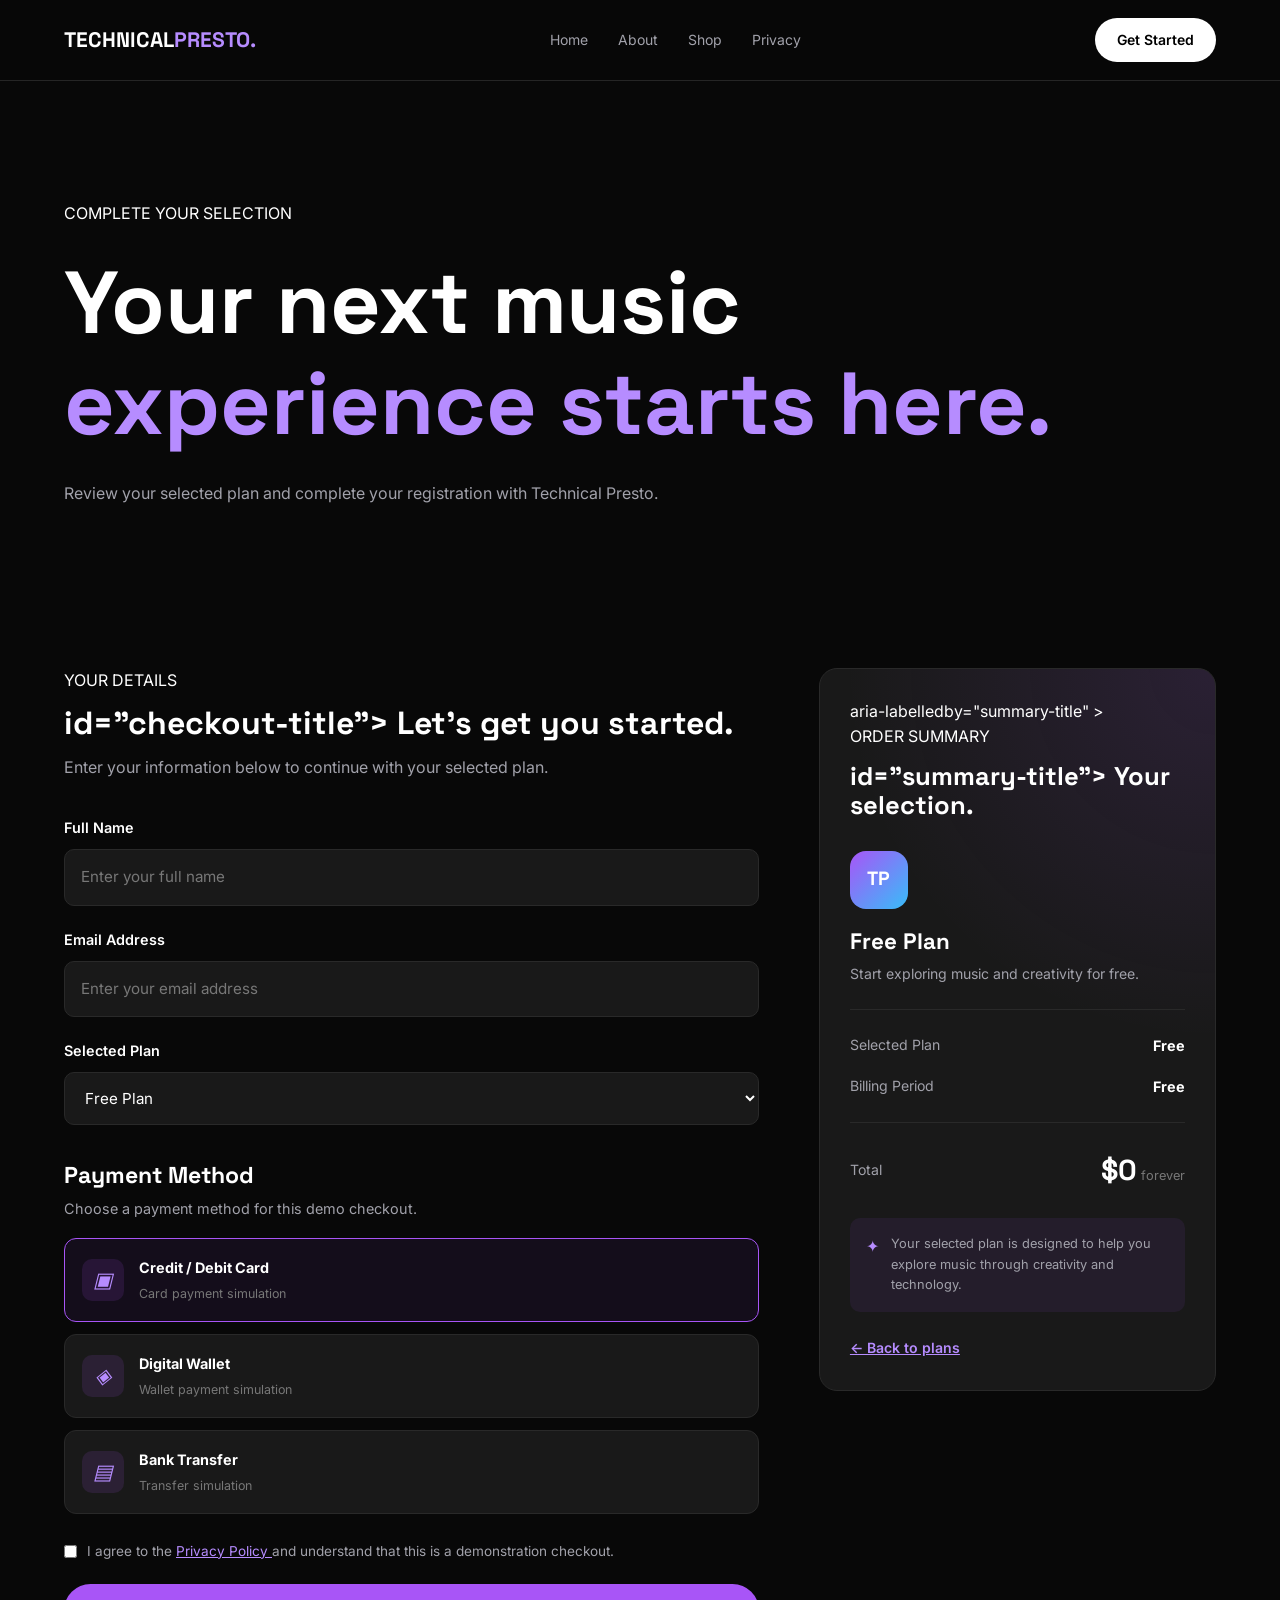
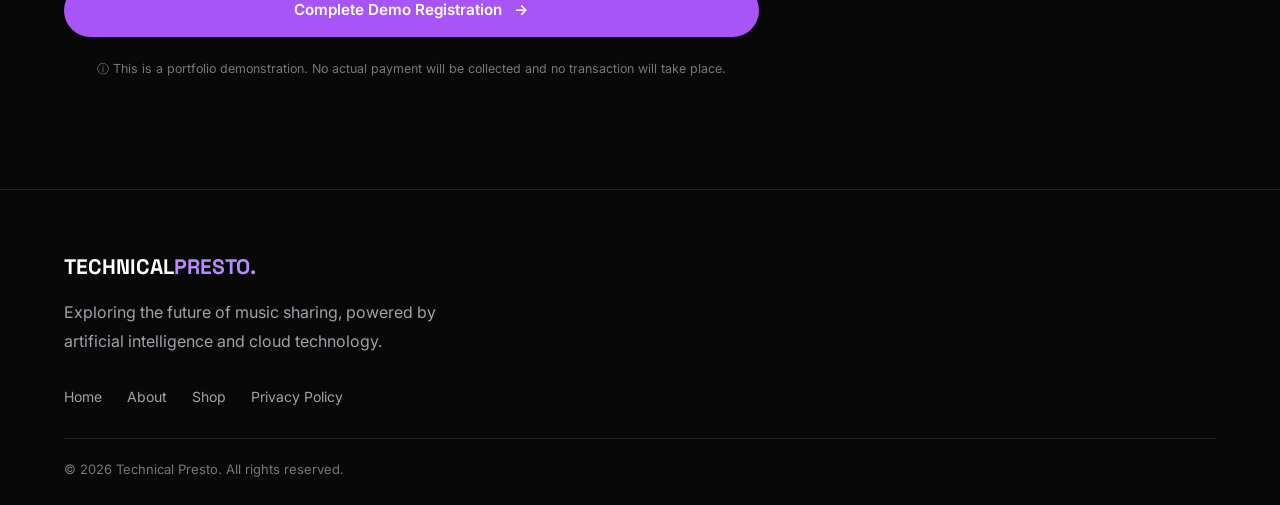
==== checkout.html @ 2121235d "Initial upload - Technical Presto website Upload initial website files including HTML, CSS, JavaScri" ====
<!DOCTYPE html>
<html lang="en">

<head>

    <meta charset="UTF-8">

    <meta name="viewport" content="width=device-width, initial-scale=1.0">

    <meta
        name="description"
        content="Complete your Technical Presto plan selection and explore a new way to experience music."
    >

    <meta name="author" content="Technical Presto">

    <meta name="theme-color" content="#080808">
    <meta property="og:title" content="Checkout | Technical Presto">

    <meta
    property="og:description"
    content="Review your selected Technical Presto plan and complete your demo registration."
    >

    <meta property="og:type" content="website">

    <meta property="og:site_name" content="Technical Presto">

    <meta property="og:locale" content="en_US">

    <title>Checkout | Technical Presto</title>

    <!-- GOOGLE FONTS -->

    <link rel="preconnect" href="https://fonts.googleapis.com">

    <link rel="preconnect" href="https://fonts.gstatic.com" crossorigin>

    <link
        href="https://fonts.googleapis.com/css2?family=Inter:wght@400;500;600;700;800&family=Space+Grotesk:wght@400;500;600;700&display=swap"
        rel="stylesheet"
    >

    <!-- MAIN CSS -->

    <link rel="stylesheet" href="css/style.css">

</head>


<body>


    <!-- NAVIGATION -->

    <header id="navbar"></header>


    <!-- MAIN CONTENT -->

    <main>


        <!-- PAGE HERO -->

        <section class="page-hero">

            <div class="container">

                <span class="section-label">
                    COMPLETE YOUR SELECTION
                </span>

                <h1>
                    Your next music
                    <span class="text-gradient">experience starts here.</span>
                </h1>

                <p>
                    Review your selected plan and complete
                    your registration with Technical Presto.
                </p>

            </div>

        </section>



        <!-- CHECKOUT SECTION -->

        <section
        class="checkout-section section-padding"
        aria-labelledby="checkout-title"
        >

            <div class="container">

                <div class="checkout-layout">


                    <!-- CHECKOUT FORM -->

                    <div class="checkout-form-wrapper">

                        <div class="checkout-heading">

                            <span class="section-label">
                                YOUR DETAILS
                            </span>

                            <h2> id="checkout-title">
                                Let's get you started.
                            </h2>

                            <p>
                                Enter your information below
                                to continue with your selected plan.
                            </p>

                        </div>


                        <form
                            id="checkout-form"
                            class="checkout-form"
                        >


                            <!-- CUSTOMER INFORMATION -->

                            <div class="form-group">

                                <label for="customer-name">
                                    Full Name
                                </label>

                                <input
                                    type="text"
                                    id="customer-name"
                                    name="name"
                                    placeholder="Enter your full name"
                                    autocomplete="name"
                                    required
                                >

                            </div>


                            <div class="form-group">

                                <label for="customer-email">
                                    Email Address
                                </label>

                                <input
                                    type="email"
                                    id="customer-email"
                                    name="email"
                                    placeholder="Enter your email address"
                                    autocomplete="email"
                                    required
                                >

                            </div>



                            <!-- SELECTED PLAN -->

                            <div class="form-group">

                                <label for="selected-plan">
                                    Selected Plan
                                </label>

                                <select
                                    id="selected-plan"
                                    name="plan"
                                    required
                                >

                                    <option value="Free">
                                        Free Plan
                                    </option>

                                    <option value="Creator">
                                        Creator Plan
                                    </option>

                                    <option value="Pro">
                                        Pro Plan
                                    </option>

                                </select>

                            </div>



                            <!-- PAYMENT METHOD -->

                            <div class="payment-method-section">

                                <h3>
                                    Payment Method
                                </h3>

                                <p>
                                    Choose a payment method
                                    for this demo checkout.
                                </p>


                                <div
                                class="payment-options"
                                role="group"
                                aria-label="Choose a demo payment method"
                                >


                                    <label class="payment-option">

                                        <input
                                            type="radio"
                                            name="payment"
                                            value="Credit / Debit Card"
                                            checked
                                        >

                                        <span class="payment-option-content">

                                            <span class="payment-icon">
                                                <i>▣</i>
                                            </span>

                                            <span>
                                                <strong>
                                                    Credit / Debit Card
                                                </strong>

                                                <small>
                                                    Card payment simulation
                                                </small>
                                            </span>

                                        </span>

                                    </label>



                                    <label class="payment-option">

                                        <input
                                            type="radio"
                                            name="payment"
                                            value="Digital Wallet"
                                        >

                                        <span class="payment-option-content">

                                            <span class="payment-icon">
                                                <i>◈</i>
                                            </span>

                                            <span>
                                                <strong>
                                                    Digital Wallet
                                                </strong>

                                                <small>
                                                    Wallet payment simulation
                                                </small>
                                            </span>

                                        </span>

                                    </label>



                                    <label class="payment-option">

                                        <input
                                            type="radio"
                                            name="payment"
                                            value="Bank Transfer"
                                        >

                                        <span class="payment-option-content">

                                            <span class="payment-icon">
                                                <i>▤</i>
                                            </span>

                                            <span>
                                                <strong>
                                                    Bank Transfer
                                                </strong>

                                                <small>
                                                    Transfer simulation
                                                </small>
                                            </span>

                                        </span>

                                    </label>


                                </div>

                            </div>



                            <!-- TERMS -->

                            <div class="checkout-terms">

                                <label>

                                    <input
                                        type="checkbox"
                                        id="agree-terms"
                                        name="agree-terms"
                                        required
                                    >

                                    <span>
                                        I agree to the
                                        <a href="privacy.html">
                                            Privacy Policy
                                        </a>
                                        and understand that this
                                        is a demonstration checkout.
                                    </span>

                                </label>

                            </div>



                            <!-- SUBMIT -->

                            <button
                                type="submit"
                                class="btn-primary checkout-submit"
                            >

                                Complete Demo Registration

                                <span aria-hidden="true">→</span>

                            </button>


                            <p class="checkout-disclaimer">
                                <span aria-hidden="true">ⓘ</span>
                                This is a portfolio demonstration.
                                No actual payment will be collected
                                and no transaction will take place.
                            </p>


                        </form>

                    </div>



                    <!-- ORDER SUMMARY -->

                    <aside
                        class="order-summary">
                        aria-labelledby="summary-title"
                    >

                        <div class="order-summary-header">

                            <span class="section-label">
                                ORDER SUMMARY
                            </span>

                            <h2> id="summary-title">
                                Your selection.
                            </h2>

                        </div>


                        <div class="summary-plan-icon">
                            TP
                        </div>


                        <h3 id="summary-plan-name">
                            Creator Plan
                        </h3>

                        <p class="summary-description">
                            Your creative journey starts here.
                        </p>


                        <div class="summary-divider"></div>


                        <div class="summary-row">

                            <span>Selected Plan</span>

                            <strong id="summary-plan">
                                Creator
                            </strong>

                        </div>


                        <div class="summary-row">

                            <span>Billing Period</span>

                            <strong id="summary-period">
                                Monthly
                            </strong>

                        </div>


                        <div class="summary-divider"></div>


                        <div class="summary-price">

                            <span>Total</span>

                            <div>

                                <strong id="summary-price">
                                    $4.99
                                </strong>

                                <small id="summary-price-period">
                                    / month
                                </small>

                            </div>

                        </div>


                        <div class="summary-note">

                            <span aria-hidden="true">✦</span>

                            <p>
                                Your selected plan is designed
                                to help you explore music
                                through creativity and technology.
                            </p>

                        </div>


                        <a
                            href="shop.html"
                            class="summary-back-link"
                        >
                            ← Back to plans
                        </a>


                    </aside>


                </div>

            </div>

        </section>



        <!-- SUCCESS MESSAGE -->

        <section
            class="checkout-success"
            id="checkout-success"
            hidden
        >

            <div class="checkout-success-content">

                <div class="success-icon">
                    ✓
                </div>

                <span class="section-label">
                    DEMO CHECKOUT COMPLETED
                </span>

                <h2>
                    You're all set!
                </h2>

                <p>
                    Thank you for exploring Technical Presto.
                    Your demo registration has been completed.
                </p>

                <div class="success-order-details">

                    <span>Selected Plan</span>

                    <strong id="success-plan">
                        Creator Plan
                    </strong>

                </div>

                <a
                    href="index.html"
                    class="btn-primary"
                >
                    Back to Home
                </a>

            </div>

        </section>



    </main>


    <!-- FOOTER -->

    <footer id="footer"></footer>


    <!-- MAIN JAVASCRIPT -->

    <script src="js/script.js"></script>


</body>

</html>
---- css/style.css ----
/* ==================================================
   TECHNICAL PRESTO
   GLOBAL DESIGN SYSTEM
================================================== */

/* 01. ROOT VARIABLES */
:root {
    --bg-primary: #080808;
    --bg-secondary: #111111;
    --bg-card: #191919;
    --bg-card-hover: #201829;

    --accent-purple: #A855F7;
    --accent-purple-light: #B68CFF;
    --accent-blue: #38BDF8;

    --text-primary: #FFFFFF;
    --text-secondary: #A1A1AA;
    --text-muted: #777777;

    --border-color: #292929;
    --border-purple: #493568;

    --font-heading: 'Space Grotesk', sans-serif;
    --font-body: 'Inter', sans-serif;

    --container-width: 1200px;
    --transition: all 0.3s ease;
}

/* 02. RESET & BASE */
* {
    margin: 0;
    padding: 0;
    box-sizing: border-box;
}

html {
    scroll-behavior: smooth;
    scroll-padding-top: 100px;
}

body {
    background: var(--bg-primary);
    color: var(--text-primary);
    font-family: var(--font-body);
    line-height: 1.6;
    overflow-x: hidden;
}

img {
    display: block;
    max-width: 100%;
}

a {
    color: inherit;
}

button,
input,
textarea,
select {
    font: inherit;
}

button {
    color: inherit;
}

::selection {
    background: var(--accent-purple);
    color: white;
}

section {
    position: relative;
}

/* 03. GLOBAL LAYOUT */
.container {
    width: min(90%, var(--container-width));
    margin: 0 auto;
}

.section-padding {
    padding: 110px 0;
}

/* 04. TYPOGRAPHY */
h1,
h2,
h3,
h4 {
    color: var(--text-primary);
    font-family: var(--font-heading);
    font-weight: 700;
    line-height: 1.15;
}

h1 {
    font-size: clamp(3rem, 7vw, 5.5rem);
}

h2 {
    font-size: clamp(2.3rem, 5vw, 4rem);
}

h3 {
    font-size: 23px;
}

p {
    color: var(--text-secondary);
}

.eyebrow {
    display: inline-block;
    color: var(--accent-purple-light);
    font-size: 12px;
    font-weight: 700;
    letter-spacing: 3px;
    text-transform: uppercase;
}

/* 05. BUTTONS */
.btn-primary,
.btn-secondary {
    display: inline-flex;
    align-items: center;
    justify-content: center;
    gap: 8px;
    padding: 14px 28px;
    border-radius: 50px;
    font-size: 14px;
    font-weight: 600;
    text-decoration: none;
    transition: var(--transition);
}

.btn-primary {
    color: white;
    background: var(--accent-purple);
    border: 1px solid var(--accent-purple);
}

.btn-primary:hover {
    background: #9333EA;
    border-color: #9333EA;
    transform: translateY(-3px);
    box-shadow: 0 8px 25px rgba(168, 85, 247, 0.2);
}

.btn-secondary {
    color: white;
    background: transparent;
    border: 1px solid #444;
}

.btn-secondary:hover {
    color: var(--accent-purple-light);
    border-color: var(--accent-purple);
    transform: translateY(-3px);
}

button:focus-visible,
a:focus-visible,
input:focus-visible,
textarea:focus-visible,
select:focus-visible,
summary:focus-visible {
    outline: 2px solid var(--accent-purple-light);
    outline-offset: 4px;
}

/* ==================================================
   NAVIGATION
================================================== */

#navbar {
    position: sticky;
    top: 0;
    z-index: 1000;
    background: rgba(8, 8, 8, 0.92);
    backdrop-filter: blur(15px);
    -webkit-backdrop-filter: blur(15px);
    border-bottom: 1px solid #252525;
}

.navigation {
    display: flex;
    align-items: center;
    justify-content: space-between;
    gap: 25px;
    min-height: 80px;
}

.logo {
    color: white;
    font-family: var(--font-heading);
    font-size: 21px;
    font-weight: 700;
    text-decoration: none;
    white-space: nowrap;
}

.logo span {
    color: var(--accent-purple-light);
}

.nav-links {
    display: flex;
    align-items: center;
    gap: 30px;
}

.nav-links a,
.footer-links a {
    color: var(--text-secondary);
    font-size: 14px;
    text-decoration: none;
    transition: var(--transition);
}

.nav-links a:hover,
.footer-links a:hover {
    color: white;
}

.nav-links a.active {
    position: relative;
    color: white;
}

.nav-links a.active::after {
    position: absolute;
    bottom: -8px;
    left: 0;
    width: 100%;
    height: 2px;
    background: var(--accent-purple);
    content: "";
}

.nav-cta {
    padding: 11px 22px;
    border-radius: 30px;
    background: white;
    color: black;
    font-size: 14px;
    font-weight: 600;
    text-decoration: none;
    transition: var(--transition);
}

.nav-cta:hover {
    background: var(--accent-purple-light);
    transform: translateY(-2px);
}

.menu-toggle {
    display: none;
    padding: 5px;
    border: none;
    background: none;
    color: white;
    font-size: 25px;
    cursor: pointer;
}

/* ==================================================
   FOOTER
================================================== */

#footer {
    padding: 60px 0 25px;
    border-top: 1px solid #252525;
}

.footer-content {
    display: flex;
    flex-direction: column;
    gap: 30px;
}

.footer-brand p {
    max-width: 420px;
    margin-top: 15px;
    line-height: 1.8;
}

.footer-links {
    display: flex;
    flex-wrap: wrap;
    gap: 25px;
}

.copyright {
    padding-top: 20px;
    border-top: 1px solid #252525;
    color: var(--text-muted);
    font-size: 13px;
}

/* ==================================================
   HOME PAGE
================================================== */

/* 01. HERO */
.hero {
    position: relative;
    display: flex;
    align-items: center;
    min-height: 85vh;
    padding: 100px 0;
    overflow: hidden;
}

.hero-content {
    display: grid;
    grid-template-columns: 1.1fr 0.9fr;
    align-items: center;
    gap: 50px;
}

.hero-text h1 {
    margin: 25px 0;
}

.hero-text h1 span {
    background: linear-gradient(
        90deg,
        var(--accent-purple),
        var(--accent-blue)
    );
    -webkit-background-clip: text;
    background-clip: text;
    color: transparent;
}

.hero-text > p {
    max-width: 520px;
    margin-bottom: 30px;
    line-height: 1.8;
}

.hero-buttons {
    display: flex;
    flex-wrap: wrap;
    gap: 15px;
}

.hero-note {
    display: flex;
    align-items: center;
    gap: 10px;
    margin-top: 24px;
    color: var(--text-muted);
    font-size: 13px;
}

.hero-note p {
    color: inherit;
}

.hero-note-dot {
    width: 8px;
    height: 8px;
    flex-shrink: 0;
    border-radius: 50%;
    background: var(--accent-blue);
    box-shadow: 0 0 12px var(--accent-blue);
}

/* 02. HERO VISUAL */
.hero-visual {
    position: relative;
    display: flex;
    align-items: center;
    justify-content: center;
    min-width: 0;
}

.music-card {
    display: flex;
    flex-direction: column;
    justify-content: space-between;
    width: 100%;
    min-height: 330px;
    padding: 35px;
    border: 1px solid #34303d;
    border-radius: 25px;
    background: radial-gradient(
        circle at 50% 50%,
        #45206d 0%,
        #19131f 45%,
        #111 100%
    );
    box-shadow: 0 0 80px rgba(168, 85, 247, 0.12);
}

.music-card-top,
.music-card-bottom {
    display: flex;
    align-items: center;
    justify-content: space-between;
    gap: 12px;
}

.music-card-top {
    margin-bottom: 28px;
}

.music-card-bottom {
    margin-top: 28px;
}

.music-card-top > span,
.music-card-bottom p {
    font-size: 11px;
    letter-spacing: 2px;
}

.music-card-bottom strong {
    font-family: var(--font-heading);
    font-size: 15px;
}

.music-card-bottom p {
    margin-top: 5px;
    color: var(--text-muted);
}

.music-status {
    color: #9b9b9b;
    font-size: 10px !important;
    white-space: nowrap;
}

.music-card-icon {
    color: var(--accent-purple-light);
    font-size: 25px;
}

.music-visual-center {
    display: flex;
    align-items: center;
    justify-content: center;
    min-height: 220px;
}

/* 03. MUSIC ORB */
.music-orb {
    display: flex;
    align-items: center;
    justify-content: center;
    width: 180px;
    height: 180px;
    border-radius: 50%;
    background: radial-gradient(
        circle at 35% 30%,
        #B68CFF,
        #7928CA 45%,
        #172554 85%
    );
    box-shadow:
        0 0 45px rgba(168, 85, 247, 0.4),
        0 0 90px rgba(56, 189, 248, 0.15);
    animation: orbFloat 5s ease-in-out infinite;
}

.music-orb-inner {
    display: flex;
    align-items: center;
    justify-content: center;
    width: 125px;
    height: 125px;
    border: 1px solid rgba(255, 255, 255, 0.2);
    border-radius: 50%;
    background: rgba(8, 8, 8, 0.45);
    color: white;
    font-family: var(--font-heading);
    font-size: 38px;
    font-weight: 700;
}

@keyframes orbFloat {
    0%, 100% {
        transform: translateY(0);
    }

    50% {
        transform: translateY(-10px);
    }
}

/* 04. FLOATING LABELS */
.floating-label {
    position: absolute;
    z-index: 2;
    padding: 10px 15px;
    border: 1px solid rgba(255, 255, 255, 0.12);
    border-radius: 30px;
    background: rgba(25, 25, 35, 0.9);
    color: white;
    font-size: 12px;
    backdrop-filter: blur(12px);
    -webkit-backdrop-filter: blur(12px);
}

.floating-label span {
    margin-right: 5px;
    color: var(--accent-purple-light);
}

.floating-label-one {
    top: 18%;
    right: -5%;
}

.floating-label-two {
    bottom: 18%;
    left: -5%;
}

/* 05. WAVEFORM */
.waveform {
    display: flex;
    align-items: center;
    justify-content: center;
    gap: 7px;
    height: 100px;
}

.waveform i {
    width: 6px;
    height: 40px;
    border-radius: 10px;
    background: linear-gradient(
        to top,
        var(--accent-blue),
        var(--accent-purple)
    );
    animation: sound 1s ease-in-out infinite alternate;
}

.waveform i:nth-child(3n) {
    height: 90px;
    animation-delay: 0.2s;
}

.waveform i:nth-child(2n) {
    height: 60px;
    animation-delay: 0.4s;
}

@keyframes sound {
    from {
        transform: scaleY(0.5);
    }

    to {
        transform: scaleY(1.3);
    }
}

/* 06. SECTION HEADINGS */
.section-heading {
    max-width: 700px;
    margin-bottom: 55px;
}

.section-heading h2 {
    margin: 20px 0;
}

.section-heading h2 span {
    color: var(--accent-purple-light);
}

.section-heading p {
    max-width: 600px;
    line-height: 1.8;
}

/* 07. PLATFORM */
.platform-grid {
    display: grid;
    grid-template-columns: repeat(3, 1fr);
    gap: 20px;
}

.platform-card {
    padding: 35px;
    border: 1px solid var(--border-color);
    border-radius: 20px;
    background: var(--bg-secondary);
    transition: var(--transition);
}

.platform-card:hover {
    transform: translateY(-7px);
    border-color: var(--accent-purple);
    background: var(--bg-card-hover);
}

.platform-card > span {
    color: var(--accent-purple-light);
    font-size: 11px;
    font-weight: 700;
    letter-spacing: 2px;
}

.platform-card h3 {
    margin: 25px 0 15px;
    font-size: 23px;
}

.platform-card p {
    line-height: 1.8;
}

/* 08. FEATURES */
.features-grid {
    display: grid;
    grid-template-columns: repeat(2, 1fr);
    gap: 20px;
}

.feature-card {
    min-height: 170px;
    padding: 35px;
    border: 1px solid var(--border-color);
    border-radius: 20px;
    background: #151515;
    transition: var(--transition);
}

.feature-card:hover {
    transform: translateY(-5px);
    border-color: var(--accent-purple);
}

.feature-number {
    display: inline-block;
    margin-bottom: 24px;
    color: var(--accent-purple);
    font-size: 13px;
    font-weight: 700;
}

.feature-card h3 {
    margin-bottom: 15px;
}

.feature-card p {
    line-height: 1.8;
}

/* 09. STATISTICS */
.stats-section {
    padding: 80px 0;
    border-top: 1px solid rgba(255, 255, 255, 0.08);
    border-bottom: 1px solid rgba(255, 255, 255, 0.08);
}

.stats-grid {
    display: grid;
    grid-template-columns: repeat(4, 1fr);
    gap: 24px;
    text-align: center;
}

.stat-item > span {
    display: inline-block;
    margin-bottom: 12px;
    color: var(--text-muted);
    font-size: 11px;
    letter-spacing: 2px;
}

.stat-item h3 {
    margin-bottom: 8px;
    color: var(--accent-purple);
    font-size: clamp(28px, 4vw, 42px);
}

.stat-item p {
    color: var(--text-muted);
    font-size: 13px;
}

.stats-note {
    max-width: 650px;
    margin: 30px auto 0;
    color: var(--text-muted);
    font-size: 12px;
    line-height: 1.7;
    text-align: center;
}

/* 10. VALUES */
.values-grid {
    display: grid;
    grid-template-columns: repeat(3, 1fr);
    gap: 20px;
}

.value-card {
    padding: 40px 30px;
    border: 1px solid #34253f;
    border-radius: 20px;
    background: linear-gradient(145deg, #19121f, #111);
    transition: var(--transition);
}

.value-card:hover {
    transform: translateY(-5px);
    border-color: var(--accent-purple);
}

.value-card > span {
    color: var(--accent-purple-light);
    font-weight: 700;
}

.value-card h3 {
    margin: 25px 0 15px;
    font-size: 32px;
}

.value-card p {
    line-height: 1.8;
}

/* 11. HOW IT WORKS */
.steps-grid {
    display: grid;
    grid-template-columns: repeat(3, 1fr);
    gap: 20px;
}

.step-card {
    padding: 30px;
    border: 1px solid var(--border-color);
    border-radius: 18px;
    background: var(--bg-secondary);
    transition: var(--transition);
}

.step-card:hover {
    transform: translateY(-5px);
    border-color: var(--accent-purple);
}

.step-card > span {
    color: var(--accent-purple-light);
    font-size: 13px;
    font-weight: 700;
}

.step-card h3 {
    margin: 20px 0 12px;
}

.step-card p {
    line-height: 1.8;
}

/* 12. FINAL CTA */
.final-cta {
    text-align: center;
}

.cta-content {
    padding: 80px 30px;
    border: 1px solid #42235c;
    border-radius: 30px;
    background: radial-gradient(circle at center, #301442, #111 70%);
}

.cta-content h2 {
    margin: 25px 0;
    font-size: clamp(2.5rem, 6vw, 4.5rem);
}

.cta-content h2 span {
    color: var(--accent-purple-light);
}

.cta-content p {
    max-width: 600px;
    margin: 0 auto 30px;
    line-height: 1.8;
}

/* ==================================================
   SHARED INNER PAGE STYLES
================================================== */

.page-hero {
    display: flex;
    align-items: center;
    min-height: 450px;
    padding: 120px 0 90px;
}

.page-hero h1 {
    margin: 25px 0;
}

.page-hero h1 span {
    color: var(--accent-purple-light);
}

.page-hero p {
    max-width: 600px;
    margin-top: 20px;
    line-height: 1.8;
}

.page-hero .btn-primary {
    display: inline-flex;
    margin-top: 25px;
}

/* ==================================================
   ABOUT PAGE
================================================== */

/* 01. STORY */
.story-grid {
    display: grid;
    grid-template-columns: 1fr 1.2fr;
    align-items: start;
    gap: 80px;
}

.story-heading h2,
.difference-heading h2 {
    margin-top: 20px;
    font-size: clamp(32px, 4vw, 48px);
    line-height: 1.2;
}

.story-heading h2 span,
.difference-heading h2 span {
    color: var(--accent-purple-light);
}

.story-description p {
    margin-bottom: 20px;
    font-size: 16px;
    line-height: 1.9;
}

.story-highlight {
    max-width: 340px;
    margin-top: 30px;
    padding-left: 18px;
    border-left: 2px solid var(--accent-purple);
    color: var(--text-primary);
    font-family: var(--font-heading);
    font-size: 17px;
    font-weight: 600;
    line-height: 1.7;
}

/* 02. MISSION & VISION */
.mission .section-heading {
    margin-bottom: 45px;
}

.mission .platform-grid {
    grid-template-columns: repeat(2, 1fr);
}

.mission .platform-card {
    min-height: 260px;
}

.mission .platform-card > span {
    color: var(--accent-purple-light);
    font-size: 12px;
    font-weight: 700;
    letter-spacing: 1.5px;
}

.mission .platform-card h3 {
    margin: 25px 0 15px;
    font-size: 26px;
}

.mission .platform-card p {
    line-height: 1.8;
}

/* 03. ABOUT VALUES */
.about-values .section-heading {
    margin-bottom: 50px;
}

.about-values-grid {
    display: grid;
    grid-template-columns: repeat(3, 1fr);
    gap: 22px;
}

.about-value-card {
    padding: 35px;
    border: 1px solid var(--border-color);
    border-radius: 18px;
    background: var(--bg-secondary);
    transition: var(--transition);
}

.about-value-card:hover {
    transform: translateY(-6px);
    border-color: rgba(168, 85, 247, 0.45);
}

.value-icon {
    display: flex;
    align-items: center;
    justify-content: center;
    width: 48px;
    height: 48px;
    margin-bottom: 28px;
    border: 1px solid var(--border-purple);
    border-radius: 12px;
    background: #21182e;
}

.value-icon span {
    color: var(--accent-purple-light);
    font-size: 13px;
    font-weight: 700;
}

.about-value-card h3 {
    margin-bottom: 15px;
    font-size: 27px;
}

.about-value-card p {
    font-size: 14px;
    line-height: 1.9;
}

/* 04. ABOUT DIFFERENCE */
.difference-grid {
    display: grid;
    grid-template-columns: 1fr 1.2fr;
    align-items: start;
    gap: 80px;
}

.difference-heading p {
    margin-top: 20px;
    line-height: 1.8;
}

.difference-list {
    display: flex;
    flex-direction: column;
}

.difference-item {
    display: flex;
    gap: 25px;
    padding: 25px 0;
    border-bottom: 1px solid var(--border-color);
    transition: transform 0.3s ease;
}

.difference-item:hover {
    transform: translateX(5px);
}

.difference-item:first-child {
    padding-top: 0;
}

.difference-item > span {
    color: var(--accent-purple-light);
    font-size: 13px;
    font-weight: 700;
}

.difference-item h3 {
    margin-bottom: 10px;
    font-size: 19px;
}

.difference-item p {
    font-size: 14px;
    line-height: 1.8;
}

/* ==================================================
   SHOP PAGE
================================================== */

/* 01. PRICING */
.pricing-grid {
    display: grid;
    grid-template-columns: repeat(3, 1fr);
    align-items: stretch;
    gap: 25px;
    margin-top: 55px;
}

.pricing-card {
    position: relative;
    display: flex;
    flex-direction: column;
    padding: 35px;
    border: 1px solid var(--border-color);
    border-radius: 18px;
    background: var(--bg-secondary);
    transition: var(--transition);
}

.pricing-card:hover {
    transform: translateY(-5px);
    border-color: var(--accent-purple);
}

.pricing-card.featured {
    border-color: var(--accent-purple);
    background: linear-gradient(160deg, #28143b, #151515 70%);
}

.pricing-card h3 {
    margin: 20px 0 10px;
    font-size: 25px;
}

.pricing-card h2 {
    margin-bottom: 15px;
    font-size: 38px;
}

.pricing-card h2 small {
    color: var(--text-secondary);
    font-size: 14px;
}

.pricing-price {
    display: flex;
    align-items: baseline;
    gap: 6px;
    margin: 20px 0;
}

.price-amount {
    color: var(--text-primary);
    font-family: var(--font-heading);
    font-size: 42px;
    font-weight: 700;
    letter-spacing: -2px;
}

.price-period {
    color: var(--text-muted);
    font-size: 14px;
}

.pricing-card > p {
    margin-bottom: 25px;
}

.pricing-card ul {
    flex-grow: 1;
    margin-bottom: 30px;
    padding: 0;
    list-style: none;
}

.pricing-card li {
    padding: 12px 0;
    border-bottom: 1px solid var(--border-color);
    color: #ccc;
}

.pricing-card li::before {
    margin-right: 10px;
    color: var(--accent-purple-light);
    content: "✓";
}

.pricing-card .btn-primary,
.pricing-card .btn-secondary {
    display: flex;
    text-align: center;
}

.pricing-card .popular {
    position: absolute;
    top: -14px;
    right: 20px;
    padding: 8px 14px;
    border-radius: 30px;
    background: var(--accent-purple-light);
    color: #080808;
    font-size: 11px;
    font-weight: 700;
}

.pricing-note {
    margin-top: 25px;
    color: var(--text-muted);
    font-size: 13px;
    text-align: center;
}

/* 02. FAQ */
.faq-list {
    max-width: 850px;
    margin: 45px auto 0;
}

.faq-list details {
    padding: 25px 0;
    border-bottom: 1px solid var(--border-color);
}

.faq-list summary {
    display: flex;
    align-items: center;
    justify-content: space-between;
    gap: 15px;
    font-family: var(--font-heading);
    font-size: 18px;
    font-weight: 600;
    cursor: pointer;
    list-style: none;
}

.faq-list summary::-webkit-details-marker {
    display: none;
}

.faq-list summary::after {
    color: var(--accent-purple-light);
    font-size: 25px;
    content: "+";
}

.faq-list details[open] summary::after {
    content: "−";
}

.faq-list details p {
    max-width: 700px;
    margin-top: 18px;
    line-height: 1.8;
}

/* 03. CONTACT FORM */
.contact form {
    display: flex;
    flex-direction: column;
    gap: 15px;
    max-width: 650px;
    margin: 40px auto 0;
}

.contact label {
    color: #eee;
    font-size: 14px;
    font-weight: 600;
}

.contact input,
.contact textarea,
.contact select {
    width: 100%;
    padding: 16px;
    border: 1px solid #333;
    border-radius: 10px;
    background: #151515;
    color: white;
    font: inherit;
    transition: var(--transition);
}

.contact input::placeholder,
.contact textarea::placeholder {
    color: #777;
}

.contact select option {
    background: #151515;
    color: white;
}

.checkout-form input::placeholder {
    color: var(--text-muted);
    opacity: 1;
}

.contact textarea {
    min-height: 150px;
    resize: vertical;
}

.contact input:focus,
.contact textarea:focus,
.contact select:focus {
    outline: none;
    border-color: var(--accent-purple);
    box-shadow: 0 0 0 3px rgba(168, 85, 247, 0.1);
}

.contact button {
    align-self: flex-start;
    border: none;
    cursor: pointer;
}

.form-success {
    max-width: 650px;
    margin: 30px auto;
    padding: 22px 25px;
    border: 1px solid #285b3d;
    border-radius: 12px;
    background: #14251c;
}

.form-success h3,
.form-success strong {
    display: block;
    margin-bottom: 8px;
    color: #8ee0a9;
    font-family: var(--font-heading);
    font-size: 18px;
}

.form-success p {
    color: #b9d8c4;
    font-size: 14px;
    line-height: 1.7;
}

/* ==================================================
   PRIVACY POLICY PAGE
================================================== */

/* 01. PRIVACY META */
.privacy-meta {
    display: flex;
    align-items: center;
    gap: 8px;
    margin-top: 28px;
    color: var(--text-muted);
    font-size: 13px;
}

.privacy-meta strong {
    color: var(--text-primary);
    font-weight: 600;
}

/* 02. PRIVACY LAYOUT */
.privacy-layout {
    display: grid;
    grid-template-columns: 240px 1fr;
    align-items: start;
    gap: 70px;
}

.privacy-sidebar {
    position: sticky;
    top: 110px;
    padding: 25px;
    border: 1px solid var(--border-color);
    border-radius: 14px;
    background: var(--bg-secondary);
}

.privacy-sidebar nav {
    display: flex;
    flex-direction: column;
    gap: 16px;
    margin-top: 24px;
}

.privacy-sidebar nav a {
    color: var(--text-muted);
    font-size: 13px;
    line-height: 1.6;
    text-decoration: none;
    transition: var(--transition);
}

.privacy-sidebar nav a:hover {
    color: var(--accent-purple-light);
}

/* 03. PRIVACY ARTICLES */
.privacy-articles article {
    margin-bottom: 48px;
    padding-bottom: 48px;
    border-bottom: 1px solid rgba(255, 255, 255, 0.08);
    scroll-margin-top: 110px;
}

.privacy-number {
    display: inline-block;
    margin-bottom: 14px;
    color: var(--accent-purple-light);
    font-family: var(--font-heading);
    font-size: 13px;
    font-weight: 700;
}

.privacy-articles article h2 {
    margin-bottom: 20px;
    font-family: var(--font-heading);
    font-size: 28px;
}

.privacy-articles article p,
.privacy-articles article li {
    color: var(--text-secondary);
    font-size: 14px;
    line-height: 1.9;
}

.privacy-articles article p {
    margin-bottom: 16px;
}

.privacy-articles article ul {
    margin: 20px 0;
    padding-left: 22px;
}

.privacy-articles article li {
    margin-bottom: 12px;
    padding-left: 5px;
}

.privacy-articles article li strong {
    color: var(--text-primary);
}

.privacy-articles article .btn-primary {
    display: inline-flex;
    margin-top: 15px;
}

/* 04. PRIVACY DISCLAIMER */
.privacy-disclaimer {
    padding: 28px;
    border: 1px solid rgba(168, 85, 247, 0.25);
    border-radius: 16px;
    background: rgba(168, 85, 247, 0.05);
}

.privacy-disclaimer p {
    margin-top: 14px;
    color: var(--text-secondary);
    font-size: 13px;
    line-height: 1.8;
}

/* ==================================================
   RESPONSIVE DESIGN
================================================== */

/* TABLET */
@media (max-width: 900px) {
    .hero-content {
        grid-template-columns: 1fr;
        gap: 40px;
    }

    .hero-visual {
        margin-top: 20px;
    }

    .music-card {
        min-height: 280px;
    }

    .story-grid,
    .difference-grid {
        grid-template-columns: 1fr;
        gap: 35px;
    }

    .about-values-grid {
        grid-template-columns: repeat(2, 1fr);
    }

    .pricing-grid {
        grid-template-columns: repeat(2, 1fr);
    }

    .pricing-card.featured {
        order: -1;
    }

    .privacy-layout {
        grid-template-columns: 1fr;
        gap: 40px;
    }

    .privacy-sidebar {
        position: static;
    }

    .privacy-sidebar nav {
        display: grid;
        grid-template-columns: repeat(2, minmax(0, 1fr));
        gap: 14px;
    }
}

/* MOBILE */
@media (max-width: 768px) {
    .section-padding {
        padding: 75px 0;
    }

    .container {
        width: 90%;
    }

    /* NAVIGATION */
    .navigation {
        position: relative;
        min-height: 75px;
    }

    .menu-toggle {
        display: block;
        z-index: 1002;
    }

    .nav-links {
        position: absolute;
        top: 75px;
        left: 0;
        display: none;
        flex-direction: column;
        align-items: flex-start;
        gap: 20px;
        width: 100%;
        padding: 25px;
        border: 1px solid var(--border-color);
        border-radius: 0 0 15px 15px;
        background: #111;
        box-shadow: 0 15px 30px rgba(0, 0, 0, 0.35);
    }

    .nav-links.active {
        display: flex;
    }

    .nav-links a.active::after {
        bottom: -5px;
    }

    .nav-cta {
        display: none;
    }

    /* HERO */
    .hero {
        min-height: auto;
        padding: 80px 0;
    }

    .hero-content {
        grid-template-columns: 1fr;
    }

    .hero-text h1 {
        font-size: clamp(2.7rem, 9vw, 3.5rem);
    }

    .hero-visual {
        margin-top: 20px;
    }

    .music-card {
        min-height: 250px;
    }

    .music-orb {
        width: 150px;
        height: 150px;
    }

    .music-orb-inner {
        width: 105px;
        height: 105px;
        font-size: 30px;
    }

    .floating-label-one {
        right: 0;
    }

    .floating-label-two {
        left: 0;
    }

    /* HOME GRIDS */
    .platform-grid,
    .steps-grid,
    .features-grid,
    .values-grid {
        grid-template-columns: 1fr;
    }

    .stats-grid {
        grid-template-columns: repeat(2, 1fr);
        gap: 32px 16px;
    }

    /* ABOUT */
    .mission .platform-grid,
    .about-values-grid {
        grid-template-columns: 1fr;
    }

    /* PRICING */
    .pricing-grid {
        grid-template-columns: 1fr;
    }

    .pricing-card {
        padding: 28px;
    }

    /* PAGE HERO */
    .page-hero {
        min-height: auto;
        padding: 110px 0 70px;
    }

    /* PRIVACY */
    .privacy-sidebar nav {
        grid-template-columns: 1fr;
    }

    .privacy-articles article h2 {
        font-size: 24px;
    }

    .privacy-articles article p,
    .privacy-articles article li {
        font-size: 14px;
    }

    /* FAQ */
    .faq-list summary {
        font-size: 16px;
    }

    /* CONTACT */
    .contact button {
        width: 100%;
    }

    /* FOOTER */
    .footer-links {
        gap: 18px;
    }
}

/* SMALL MOBILE */
@media (max-width: 480px) {
    h1 {
        font-size: 2.7rem;
    }

    .hero-buttons {
        flex-direction: column;
    }

    .hero-buttons a {
        text-align: center;
    }

    .floating-label {
        padding: 8px 11px;
        font-size: 10px;
    }

    .music-visual-center {
        min-height: 180px;
    }

    .stats-section {
        padding: 60px 0;
    }

    .value-card,
    .pricing-card,
    .feature-card,
    .platform-card,
    .about-value-card {
        padding: 25px;
    }

    .section-heading h2 {
        font-size: 2.3rem;
    }

    .story-description p {
        font-size: 14px;
    }

    .difference-item {
        gap: 18px;
    }

    .difference-item h3 {
        font-size: 17px;
    }

    .privacy-meta {
        flex-wrap: wrap;
    }

    .privacy-disclaimer {
        padding: 20px;
    }

    .cta-content {
        padding: 55px 20px;
    }

    .logo {
        font-size: 18px;
    }
}

/* ==================================================
   ACCESSIBILITY
================================================== */

@media (prefers-reduced-motion: reduce) {
    *,
    *::before,
    *::after {
        scroll-behavior: auto !important;
        animation-duration: 0.01ms !important;
        animation-iteration-count: 1 !important;
        transition-duration: 0.01ms !important;
    }
}

/* ==================================================
   CHECKOUT PAGE
================================================== */

.checkout-section {
    padding-top: 70px;
}

.checkout-layout {
    display: grid;
    grid-template-columns: 1.4fr 0.8fr;
    gap: 60px;
    align-items: start;
}

.checkout-heading {
    margin-bottom: 35px;
}

.checkout-heading h2,
.order-summary-header h2 {
    font-family: var(--font-heading);
    font-size: 2rem;
    margin: 12px 0;
}

.checkout-heading p {
    color: var(--text-secondary);
    line-height: 1.7;
}

.checkout-form {
    display: flex;
    flex-direction: column;
    gap: 22px;
}

.checkout-form .form-group {
    display: flex;
    flex-direction: column;
    gap: 10px;
}

.checkout-form .form-group label {
    color: var(--text-primary);
    font-weight: 600;
    font-size: 0.9rem;
}

.checkout-form input[type="text"],
.checkout-form input[type="email"],
.checkout-form select {
    width: 100%;
    padding: 15px 16px;
    background: var(--bg-card);
    border: 1px solid var(--border-color);
    border-radius: 10px;
    color: var(--text-primary);
    font-family: var(--font-body);
    font-size: 0.95rem;
    outline: none;
    transition: var(--transition);
}

.checkout-form input:focus,
.checkout-form select:focus {
    border-color: var(--accent-purple);
    box-shadow: 0 0 0 3px rgba(168, 85, 247, 0.12);
}

.checkout-form input:focus-visible,
.checkout-form select:focus-visible {
    outline: 2px solid var(--accent-purple-light);
    outline-offset: 3px;
}

.checkout-form select option {
    background: #080808;
    color: #ffffff;
}

.payment-method-section {
    margin-top: 15px;
}

.payment-method-section h3 {
    font-family: var(--font-heading);
    margin-bottom: 8px;
}

.payment-method-section > p {
    color: var(--text-secondary);
    font-size: 0.9rem;
    margin-bottom: 18px;
}

.payment-options {
    display: flex;
    flex-direction: column;
    gap: 12px;
}

.payment-option {
    display: block;
    cursor: pointer;
}

.payment-option > input {
    position: absolute;
    opacity: 0;
    pointer-events: none;
}

.payment-option-content {
    display: flex;
    align-items: center;
    gap: 15px;
    padding: 17px;
    border: 1px solid var(--border-color);
    border-radius: 12px;
    background: var(--bg-card);
    transition: var(--transition);
    cursor: pointer;
}

.payment-option > input:checked + .payment-option-content {
    border-color: var(--accent-purple);
    background: rgba(168, 85, 247, 0.08);
}

.payment-option > input:focus-visible + .payment-option-content {
    outline: 2px solid var(--accent-blue);
    outline-offset: 3px;
}

.payment-icon {
    width: 42px;
    height: 42px;
    display: grid;
    place-items: center;
    background: rgba(168, 85, 247, 0.12);
    color: var(--accent-purple-light);
    border-radius: 10px;
    font-size: 1.3rem;
}

.payment-option-content strong,
.payment-option-content small {
    display: block;
}

.payment-option-content strong {
    font-size: 0.9rem;
    margin-bottom: 5px;
}

.payment-option-content small {
    color: var(--text-muted);
    font-size: 0.78rem;
}

.payment-option:hover .payment-option-content {
    border-color: var(--border-purple);
}

.checkout-terms {
    margin-top: 5px;
}

.checkout-terms label {
    display: flex;
    align-items: flex-start;
    gap: 10px;
    color: var(--text-secondary);
    font-size: 0.85rem;
    line-height: 1.6;
    cursor: pointer;
}

.checkout-terms input {
    margin-top: 4px;
    accent-color: var(--accent-purple);
    flex-shrink: 0;
}

.checkout-terms a {
    color: var(--accent-purple-light);
    text-decoration: underline;
}

.checkout-submit {
    width: 100%;
    border: none;
    cursor: pointer;
    display: flex;
    align-items: center;
    justify-content: center;
    gap: 12px;
    font-family: var(--font-body);
    font-size: 0.95rem;
}

.checkout-submit:disabled {
    opacity: 0.6;
    cursor: not-allowed;
}

.checkout-disclaimer {
    color: var(--text-muted);
    text-align: center;
    font-size: 0.78rem;
    line-height: 1.6;
}


/* ORDER SUMMARY */

.order-summary {
    position: sticky;
    top: 110px;
    padding: 30px;
    border: 1px solid var(--border-color);
    border-radius: 18px;
    background:
        radial-gradient(
            circle at top right,
            rgba(168, 85, 247, 0.12),
            transparent 45%
        ),
        var(--bg-card);
}

.order-summary-header {
    margin-bottom: 30px;
}

.order-summary-header h2 {
    font-size: 1.6rem;
}

.summary-plan-icon {
    width: 58px;
    height: 58px;
    display: grid;
    place-items: center;
    border-radius: 16px;
    background: linear-gradient(
        135deg,
        var(--accent-purple),
        var(--accent-blue)
    );
    color: #ffffff;
    font-family: var(--font-heading);
    font-weight: 800;
    font-size: 1.2rem;
    margin-bottom: 20px;
}

.order-summary > h3 {
    font-family: var(--font-heading);
    font-size: 1.4rem;
    margin-bottom: 8px;
}

.summary-description {
    color: var(--text-secondary);
    font-size: 0.88rem;
    line-height: 1.6;
}

.summary-divider {
    height: 1px;
    background: var(--border-color);
    margin: 24px 0;
}

.summary-row,
.summary-price {
    display: flex;
    align-items: center;
    justify-content: space-between;
    gap: 15px;
    margin-bottom: 18px;
}

.summary-row span,
.summary-price > span {
    color: var(--text-secondary);
    font-size: 0.88rem;
}

.summary-row strong {
    color: var(--text-primary);
    font-size: 0.9rem;
}

.summary-price {
    margin-bottom: 0;
}

.summary-price > div {
    text-align: right;
}

.summary-price strong {
    font-family: var(--font-heading);
    font-size: 1.8rem;
}

.summary-price small {
    color: var(--text-muted);
    font-size: 0.8rem;
}

.summary-note {
    display: flex;
    gap: 12px;
    padding: 16px;
    margin-top: 25px;
    border-radius: 10px;
    background: rgba(168, 85, 247, 0.08);
}

.summary-note > span {
    color: var(--accent-purple-light);
}

.summary-note p {
    color: var(--text-secondary);
    font-size: 0.8rem;
    line-height: 1.6;
}

.summary-back-link {
    display: inline-block;
    margin-top: 25px;
    color: var(--accent-purple-light);
    font-size: 0.88rem;
    font-weight: 600;
}


/* CHECKOUT SUCCESS */

.checkout-success {
    padding: 100px 20px;
    text-align: center;
}

.checkout-success-content {
    max-width: 550px;
    margin: 0 auto;
    padding: 45px 30px;
    background: var(--bg-card);
    border: 1px solid var(--border-color);
    border-radius: 20px;
}

.success-icon {
    width: 75px;
    height: 75px;
    display: grid;
    place-items: center;
    margin: 0 auto 25px;
    border-radius: 50%;
    background: rgba(168, 85, 247, 0.15);
    color: var(--accent-purple-light);
    font-size: 2rem;
}

.checkout-success h2 {
    font-family: var(--font-heading);
    font-size: 2.3rem;
    margin: 15px 0;
}

.checkout-success p {
    color: var(--text-secondary);
    line-height: 1.8;
    margin-bottom: 25px;
}

.success-order-details {
    display: flex;
    justify-content: space-between;
    gap: 15px;
    padding: 18px;
    margin-bottom: 25px;
    border-radius: 10px;
    background: var(--bg-secondary);
    text-align: left;
}

.success-order-details span {
    color: var(--text-secondary);
}

.success-order-details strong {
    color: var(--accent-purple-light);
}


/* ==================================================
   CHECKOUT RESPONSIVE
================================================== */

@media (max-width: 900px) {
    .checkout-layout {
        grid-template-columns: 1fr;
        gap: 40px;
    }

    .order-summary {
        position: static;
    }
}

@media (max-width: 480px) {
    .checkout-section {
        padding-top: 45px;
    }

    .checkout-layout {
        gap: 30px;
    }

    .order-summary {
        padding: 22px;
    }

    .checkout-heading h2 {
        font-size: 1.65rem;
    }

    .checkout-form {
        gap: 18px;
    }

    .payment-option-content {
        padding: 14px;
    }

    .summary-price strong {
        font-size: 1.5rem;
    }

    .success-order-details {
        flex-direction: column;
        gap: 8px;
    }

    .checkout-success-content {
        padding: 35px 20px;
    }
}
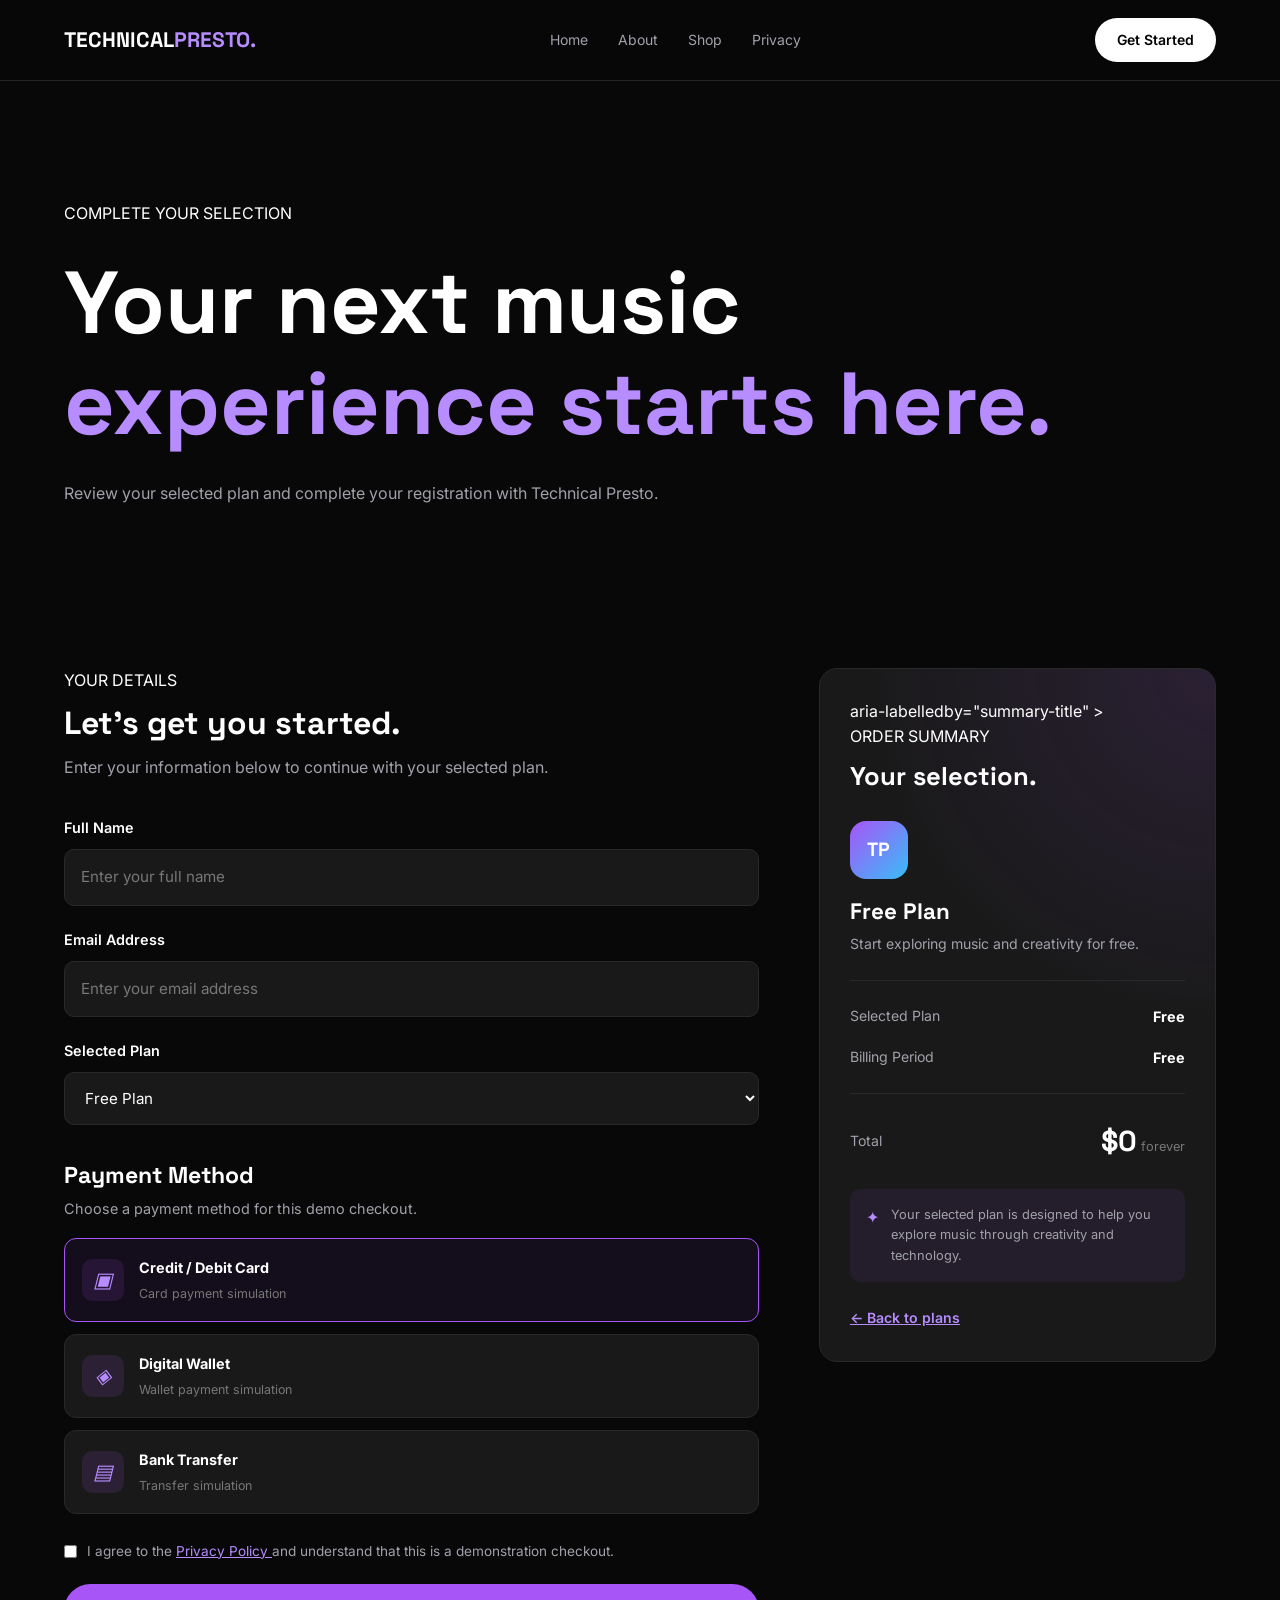
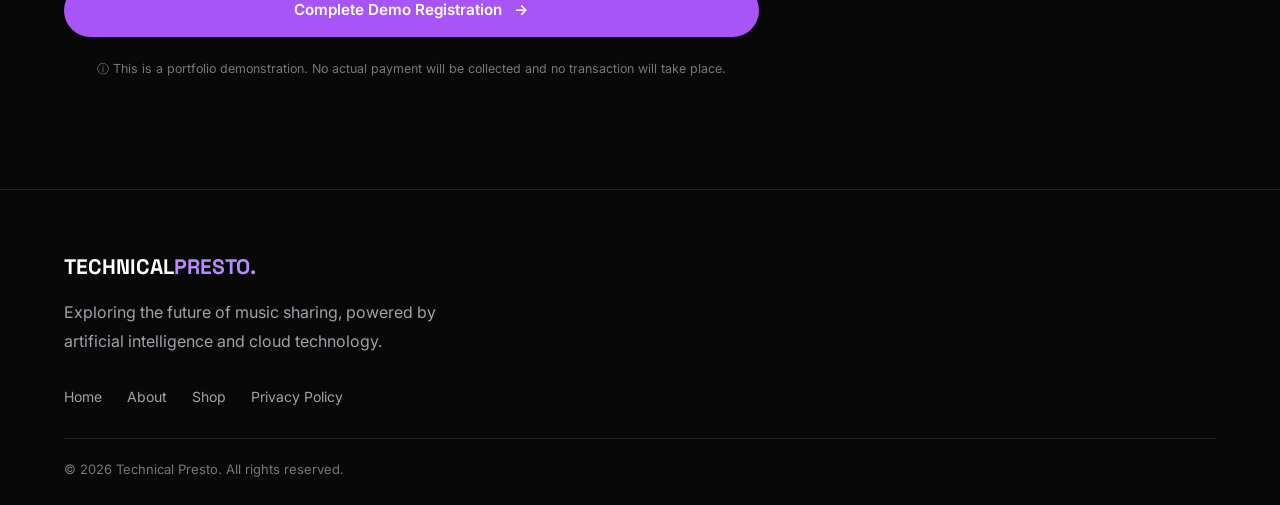
==== commit acc2295c: "Fix checkout heading markup" ====
--- a/checkout.html
+++ b/checkout.html
@@ -105,12 +105,9 @@
                     <div class="checkout-form-wrapper">
 
                         <div class="checkout-heading">
-
-                            <span class="section-label">
-                                YOUR DETAILS
-                            </span>
-
-                            <h2> id="checkout-title">
+                            <span class="section-label">YOUR DETAILS</span>
+
+                            <h2 id="checkout-title">
                                 Let's get you started.
                             </h2>
 
@@ -380,12 +377,9 @@
                     >
 
                         <div class="order-summary-header">
-
-                            <span class="section-label">
-                                ORDER SUMMARY
-                            </span>
-
-                            <h2> id="summary-title">
+                            <span class="section-label">ORDER SUMMARY</span>
+
+                            <h2 id="summary-title">
                                 Your selection.
                             </h2>
 
@@ -550,4 +544,4 @@
 
 </body>
 
-</html>+</html>
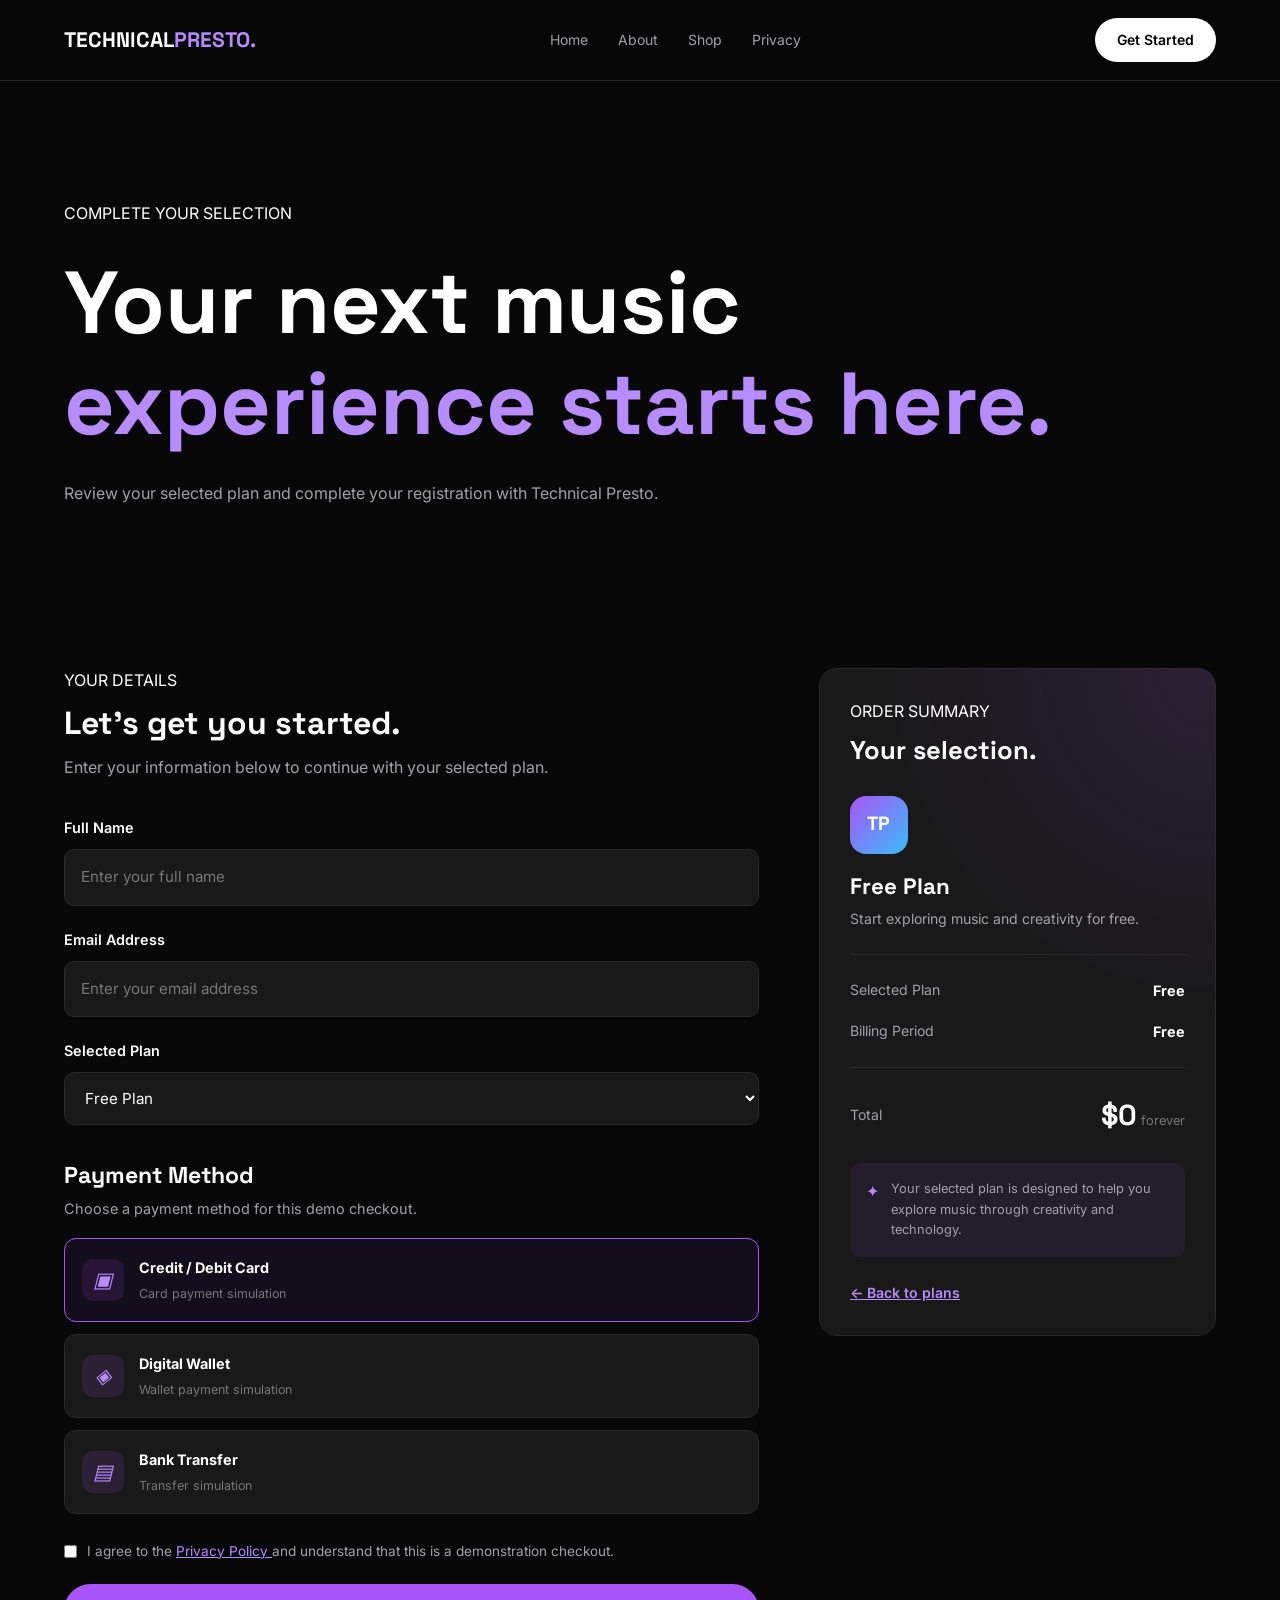
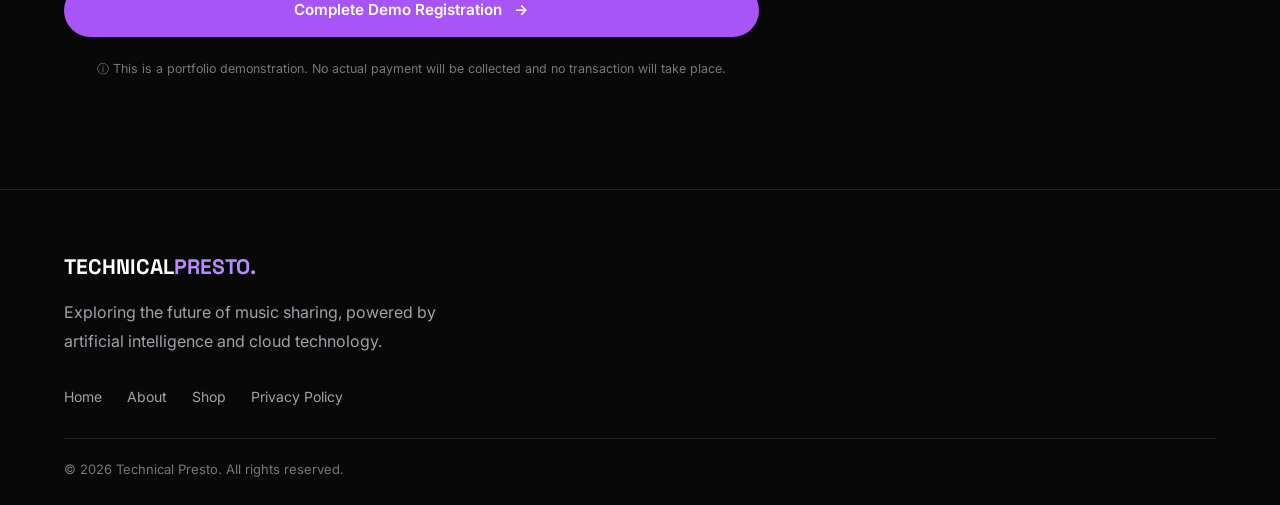
==== commit 1e20be08: "Fix order summary accessibility markup" ====
--- a/checkout.html
+++ b/checkout.html
@@ -372,8 +372,8 @@
                     <!-- ORDER SUMMARY -->
 
                     <aside
-                        class="order-summary">
-                        aria-labelledby="summary-title"
+                    class="order-summary"
+                    aria-labelledby="summary-title"
                     >
 
                         <div class="order-summary-header">
